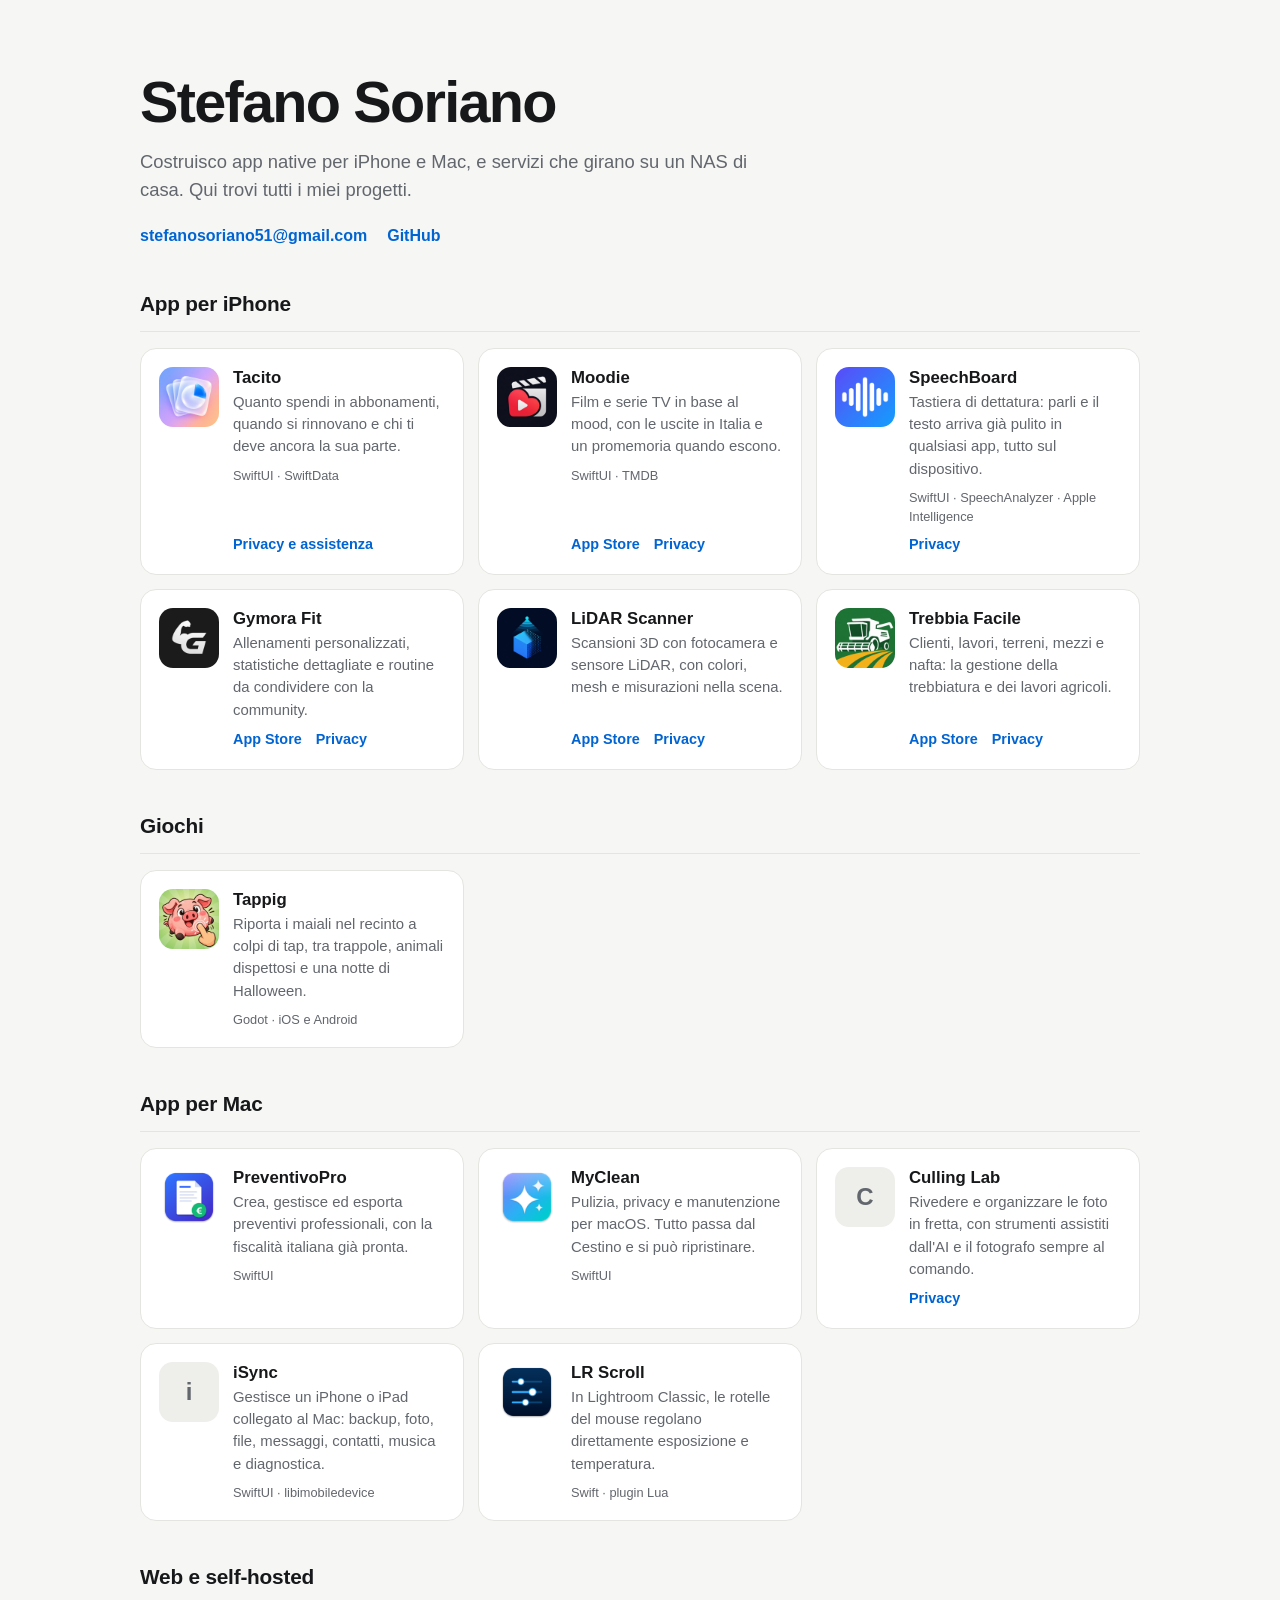
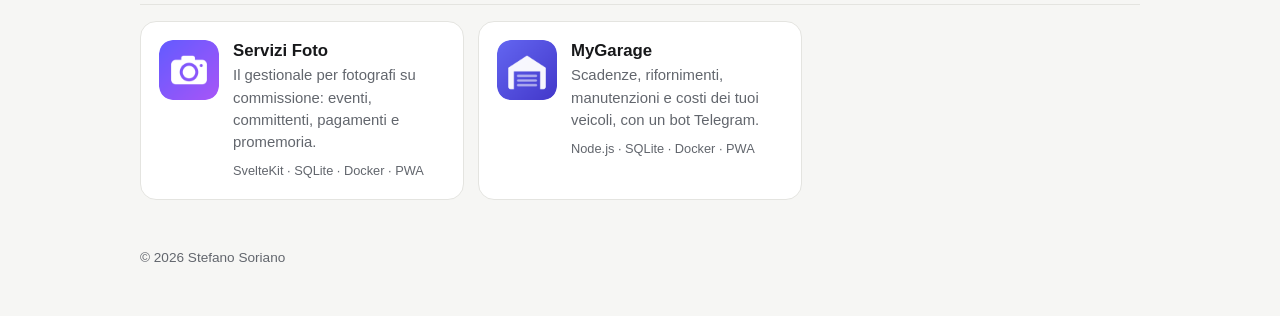
==== index.html @ 5cafe9f1 "Add developer home page and Tacito privacy policy The site root now lists all projects instead of th" ====
<!DOCTYPE html>
<html lang="it">
<head>
  <meta charset="UTF-8" />
  <meta name="viewport" content="width=device-width, initial-scale=1.0" />
  <title>Stefano Soriano – App e progetti</title>
  <meta name="description" content="Le app per iPhone e Mac e i progetti self-hosted di Stefano Soriano." />
  <style>
    :root {
      color-scheme: light dark;
      --bg: #f6f6f4;
      --card: #ffffff;
      --text: #17181a;
      --muted: #62666d;
      --line: #e4e4e0;
      --accent: #0064d2;
      --chip: #eeeeea;
    }

    @media (prefers-color-scheme: dark) {
      :root {
        --bg: #111214;
        --card: #1b1c1f;
        --text: #f1f1ef;
        --muted: #a0a4ab;
        --line: #2c2e32;
        --accent: #6cb2ff;
        --chip: #2a2c30;
      }
    }

    *, *::before, *::after { box-sizing: border-box; margin: 0; padding: 0; }

    body {
      font-family: -apple-system, BlinkMacSystemFont, "Segoe UI", Roboto, Helvetica, Arial, sans-serif;
      background: var(--bg);
      color: var(--text);
      line-height: 1.5;
    }

    .wrap {
      max-width: 1040px;
      margin: 0 auto;
      padding: 0 20px;
    }

    header { padding: 72px 0 40px; }

    h1 {
      font-size: clamp(2.4rem, 7vw, 3.6rem);
      line-height: 1.05;
      letter-spacing: -0.03em;
    }

    .intro {
      max-width: 34em;
      margin-top: 16px;
      font-size: 1.15rem;
      color: var(--muted);
    }

    .contacts {
      display: flex;
      flex-wrap: wrap;
      gap: 8px 20px;
      margin-top: 20px;
      font-weight: 600;
    }

    a { color: var(--accent); text-decoration: none; }
    a:hover { text-decoration: underline; }

    section { padding-bottom: 40px; }

    h2 {
      font-size: 1.3rem;
      letter-spacing: -0.01em;
      padding-bottom: 12px;
      margin-bottom: 16px;
      border-bottom: 1px solid var(--line);
    }

    .grid {
      display: grid;
      grid-template-columns: repeat(auto-fill, minmax(300px, 1fr));
      gap: 14px;
      list-style: none;
    }

    .project {
      display: flex;
      gap: 14px;
      height: 100%;
      padding: 18px;
      background: var(--card);
      border: 1px solid var(--line);
      border-radius: 16px;
    }

    .icon {
      flex: none;
      width: 60px;
      height: 60px;
      border-radius: 14px;
      object-fit: cover;
    }

    .icon.letter {
      display: grid;
      place-items: center;
      background: var(--chip);
      color: var(--muted);
      font-size: 1.5rem;
      font-weight: 700;
    }

    .body { display: flex; flex-direction: column; min-width: 0; }

    h3 { font-size: 1.05rem; line-height: 1.3; }

    .desc {
      margin-top: 2px;
      font-size: 0.93rem;
      color: var(--muted);
    }

    .tech {
      margin-top: 8px;
      font-size: 0.8rem;
      color: var(--muted);
    }

    .links {
      display: flex;
      flex-wrap: wrap;
      gap: 4px 14px;
      margin-top: auto;
      padding-top: 8px;
      font-size: 0.9rem;
      font-weight: 600;
    }

    footer {
      padding: 8px 0 48px;
      font-size: 0.85rem;
      color: var(--muted);
    }

    @media (max-width: 560px) {
      header { padding: 48px 0 28px; }
      .grid { grid-template-columns: 1fr; }
    }
  </style>
</head>
<body>
<div class="wrap">

  <header>
    <h1>Stefano Soriano</h1>
    <p class="intro">Costruisco app native per iPhone e Mac, e servizi che girano su un NAS di casa. Qui trovi tutti i miei progetti.</p>
    <p class="contacts">
      <a href="mailto:stefanosoriano51@gmail.com">stefanosoriano51@gmail.com</a>
      <a href="https://github.com/KiritoS9">GitHub</a>
    </p>
  </header>

  <main>

    <section>
      <h2>App per iPhone</h2>
      <ul class="grid">
        <li class="project">
          <img class="icon" src="assets/icons/tacito.png" alt="" />
          <div class="body">
            <h3>Tacito</h3>
            <p class="desc">Quanto spendi in abbonamenti, quando si rinnovano e chi ti deve ancora la sua parte.</p>
            <p class="tech">SwiftUI · SwiftData</p>
            <p class="links"><a href="tacito/">Privacy e assistenza</a></p>
          </div>
        </li>
        <li class="project">
          <img class="icon" src="assets/icons/moodie.png" alt="" />
          <div class="body">
            <h3>Moodie</h3>
            <p class="desc">Film e serie TV in base al mood, con le uscite in Italia e un promemoria quando escono.</p>
            <p class="tech">SwiftUI · TMDB</p>
            <p class="links"><a href="https://apps.apple.com/it/app/moodie/id6773670119">App Store</a> <a href="moodie/">Privacy</a></p>
          </div>
        </li>
        <li class="project">
          <img class="icon" src="assets/icons/speechboard.png" alt="" />
          <div class="body">
            <h3>SpeechBoard</h3>
            <p class="desc">Tastiera di dettatura: parli e il testo arriva già pulito in qualsiasi app, tutto sul dispositivo.</p>
            <p class="tech">SwiftUI · SpeechAnalyzer · Apple Intelligence</p>
            <p class="links"><a href="speechBoard/">Privacy</a></p>
          </div>
        </li>
        <li class="project">
          <img class="icon" src="assets/icons/gymora.png" alt="" />
          <div class="body">
            <h3>Gymora Fit</h3>
            <p class="desc">Allenamenti personalizzati, statistiche dettagliate e routine da condividere con la community.</p>
            <p class="links"><a href="https://apps.apple.com/it/app/gymora-fit/id6766464474">App Store</a> <a href="https://kiritos9.github.io/gymora-privacy/">Privacy</a></p>
          </div>
        </li>
        <li class="project">
          <img class="icon" src="assets/icons/scanner.png" alt="" />
          <div class="body">
            <h3>LiDAR Scanner</h3>
            <p class="desc">Scansioni 3D con fotocamera e sensore LiDAR, con colori, mesh e misurazioni nella scena.</p>
            <p class="links"><a href="https://apps.apple.com/it/app/lidar-scanner/id6774546852">App Store</a> <a href="3dscan/">Privacy</a></p>
          </div>
        </li>
        <li class="project">
          <img class="icon" src="assets/icons/trebbiafacile.png" alt="" />
          <div class="body">
            <h3>Trebbia Facile</h3>
            <p class="desc">Clienti, lavori, terreni, mezzi e nafta: la gestione della trebbiatura e dei lavori agricoli.</p>
            <p class="links"><a href="https://apps.apple.com/it/app/trebbia-facile/id6782441151">App Store</a> <a href="trebbiaFacile/">Privacy</a></p>
          </div>
        </li>
      </ul>
    </section>

    <section>
      <h2>Giochi</h2>
      <ul class="grid">
        <li class="project">
          <img class="icon" src="assets/icons/tappig.png" alt="" />
          <div class="body">
            <h3>Tappig</h3>
            <p class="desc">Riporta i maiali nel recinto a colpi di tap, tra trappole, animali dispettosi e una notte di Halloween.</p>
            <p class="tech">Godot · iOS e Android</p>
          </div>
        </li>
      </ul>
    </section>

    <section>
      <h2>App per Mac</h2>
      <ul class="grid">
        <li class="project">
          <img class="icon" src="assets/icons/preventivopro.png" alt="" />
          <div class="body">
            <h3>PreventivoPro</h3>
            <p class="desc">Crea, gestisce ed esporta preventivi professionali, con la fiscalità italiana già pronta.</p>
            <p class="tech">SwiftUI</p>
          </div>
        </li>
        <li class="project">
          <img class="icon" src="assets/icons/myclean.png" alt="" />
          <div class="body">
            <h3>MyClean</h3>
            <p class="desc">Pulizia, privacy e manutenzione per macOS. Tutto passa dal Cestino e si può ripristinare.</p>
            <p class="tech">SwiftUI</p>
          </div>
        </li>
        <li class="project">
          <div class="icon letter" aria-hidden="true">C</div>
          <div class="body">
            <h3>Culling Lab</h3>
            <p class="desc">Rivedere e organizzare le foto in fretta, con strumenti assistiti dall'AI e il fotografo sempre al comando.</p>
            <p class="links"><a href="culling/">Privacy</a></p>
          </div>
        </li>
        <li class="project">
          <div class="icon letter" aria-hidden="true">i</div>
          <div class="body">
            <h3>iSync</h3>
            <p class="desc">Gestisce un iPhone o iPad collegato al Mac: backup, foto, file, messaggi, contatti, musica e diagnostica.</p>
            <p class="tech">SwiftUI · libimobiledevice</p>
          </div>
        </li>
        <li class="project">
          <img class="icon" src="assets/icons/lrscroll.png" alt="" />
          <div class="body">
            <h3>LR Scroll</h3>
            <p class="desc">In Lightroom Classic, le rotelle del mouse regolano direttamente esposizione e temperatura.</p>
            <p class="tech">Swift · plugin Lua</p>
          </div>
        </li>
      </ul>
    </section>

    <section>
      <h2>Web e self-hosted</h2>
      <ul class="grid">
        <li class="project">
          <img class="icon" src="assets/icons/serviziofoto.png" alt="" />
          <div class="body">
            <h3>Servizi Foto</h3>
            <p class="desc">Il gestionale per fotografi su commissione: eventi, committenti, pagamenti e promemoria.</p>
            <p class="tech">SvelteKit · SQLite · Docker · PWA</p>
          </div>
        </li>
        <li class="project">
          <img class="icon" src="assets/icons/mygarage.png" alt="" />
          <div class="body">
            <h3>MyGarage</h3>
            <p class="desc">Scadenze, rifornimenti, manutenzioni e costi dei tuoi veicoli, con un bot Telegram.</p>
            <p class="tech">Node.js · SQLite · Docker · PWA</p>
          </div>
        </li>
      </ul>
    </section>

  </main>

  <footer>© 2026 Stefano Soriano</footer>

</div>
</body>
</html>
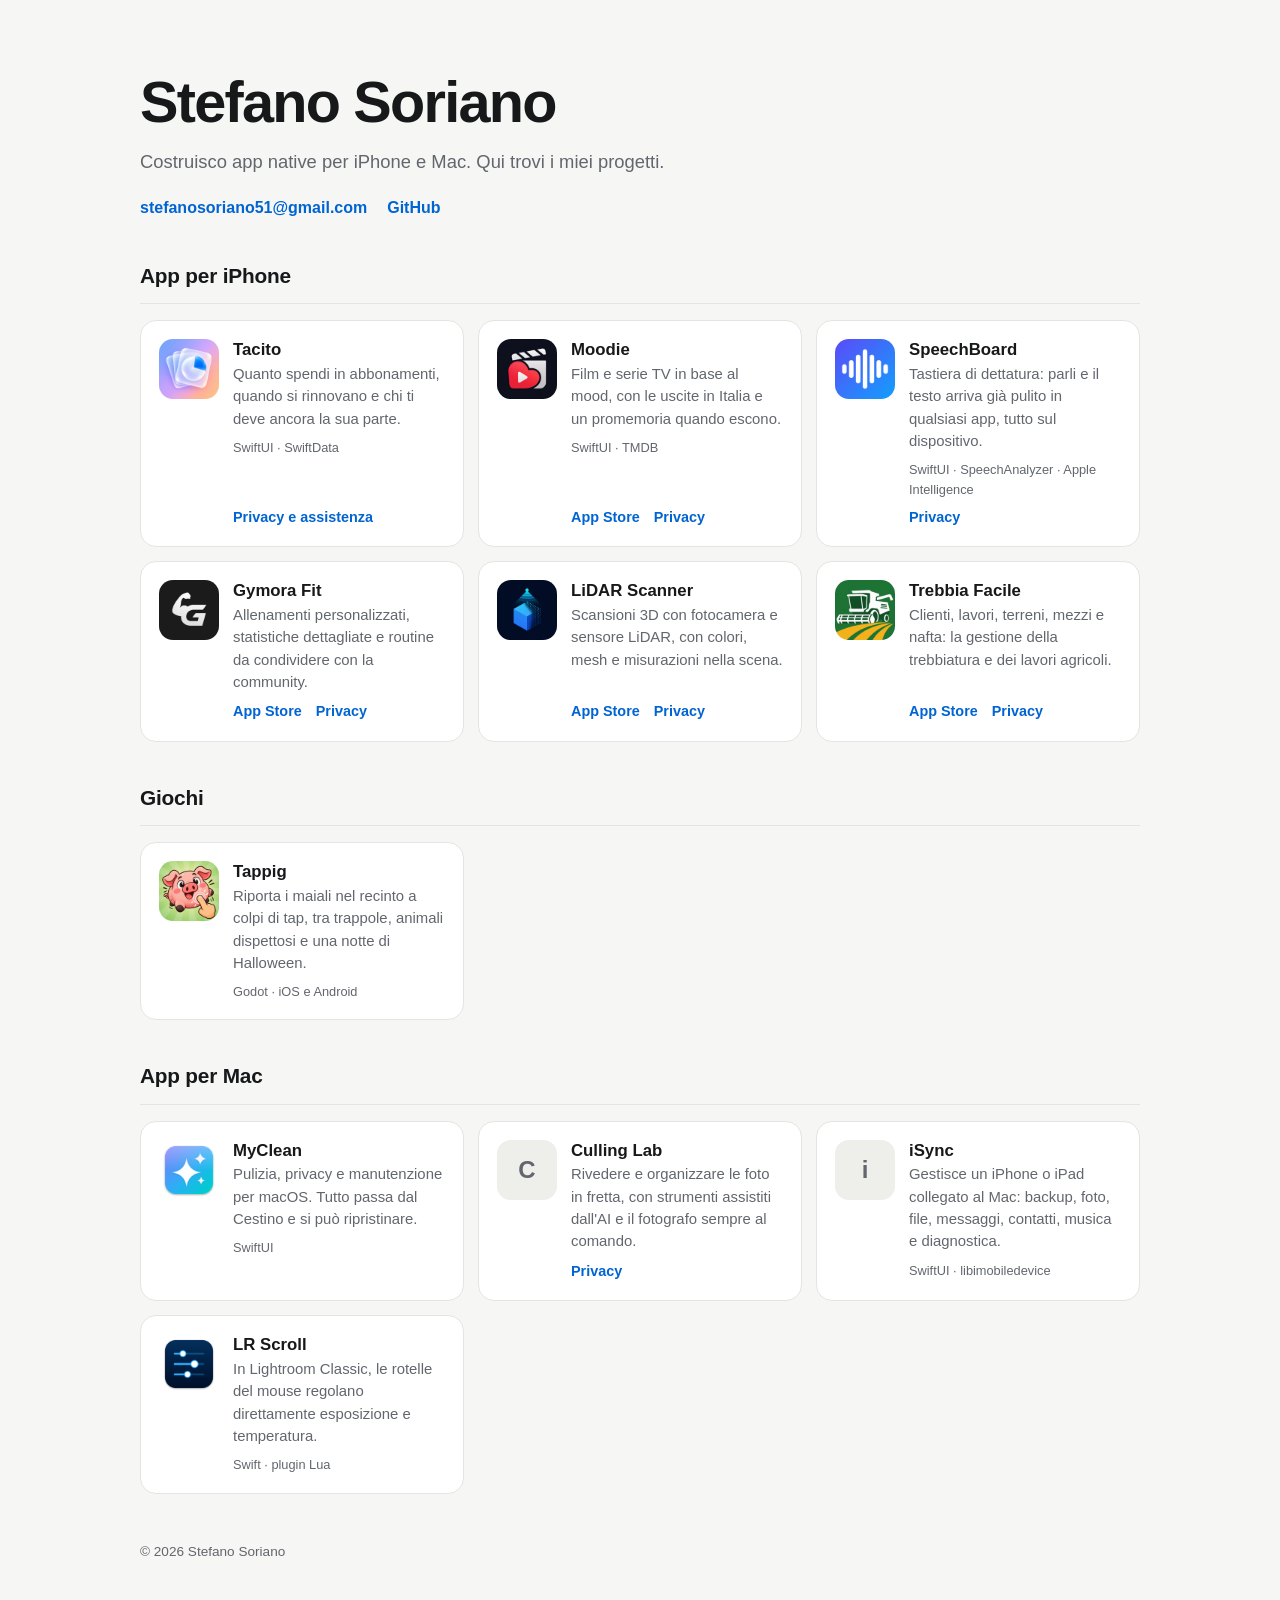
==== commit 03b5d971: "Remove self-hosted projects and PreventivoPro from the home page Co-Authored-By: Claude Opus 5.5 <no" ====
--- a/index.html
+++ b/index.html
@@ -4,7 +4,7 @@
   <meta charset="UTF-8" />
   <meta name="viewport" content="width=device-width, initial-scale=1.0" />
   <title>Stefano Soriano – App e progetti</title>
-  <meta name="description" content="Le app per iPhone e Mac e i progetti self-hosted di Stefano Soriano." />
+  <meta name="description" content="Le app per iPhone e Mac di Stefano Soriano." />
   <style>
     :root {
       color-scheme: light dark;
@@ -157,7 +157,7 @@
 
   <header>
     <h1>Stefano Soriano</h1>
-    <p class="intro">Costruisco app native per iPhone e Mac, e servizi che girano su un NAS di casa. Qui trovi tutti i miei progetti.</p>
+    <p class="intro">Costruisco app native per iPhone e Mac. Qui trovi i miei progetti.</p>
     <p class="contacts">
       <a href="mailto:stefanosoriano51@gmail.com">stefanosoriano51@gmail.com</a>
       <a href="https://github.com/KiritoS9">GitHub</a>
@@ -241,14 +241,6 @@
       <h2>App per Mac</h2>
       <ul class="grid">
         <li class="project">
-          <img class="icon" src="assets/icons/preventivopro.png" alt="" />
-          <div class="body">
-            <h3>PreventivoPro</h3>
-            <p class="desc">Crea, gestisce ed esporta preventivi professionali, con la fiscalità italiana già pronta.</p>
-            <p class="tech">SwiftUI</p>
-          </div>
-        </li>
-        <li class="project">
           <img class="icon" src="assets/icons/myclean.png" alt="" />
           <div class="body">
             <h3>MyClean</h3>
@@ -283,28 +275,6 @@
       </ul>
     </section>
 
-    <section>
-      <h2>Web e self-hosted</h2>
-      <ul class="grid">
-        <li class="project">
-          <img class="icon" src="assets/icons/serviziofoto.png" alt="" />
-          <div class="body">
-            <h3>Servizi Foto</h3>
-            <p class="desc">Il gestionale per fotografi su commissione: eventi, committenti, pagamenti e promemoria.</p>
-            <p class="tech">SvelteKit · SQLite · Docker · PWA</p>
-          </div>
-        </li>
-        <li class="project">
-          <img class="icon" src="assets/icons/mygarage.png" alt="" />
-          <div class="body">
-            <h3>MyGarage</h3>
-            <p class="desc">Scadenze, rifornimenti, manutenzioni e costi dei tuoi veicoli, con un bot Telegram.</p>
-            <p class="tech">Node.js · SQLite · Docker · PWA</p>
-          </div>
-        </li>
-      </ul>
-    </section>
-
   </main>
 
   <footer>© 2026 Stefano Soriano</footer>
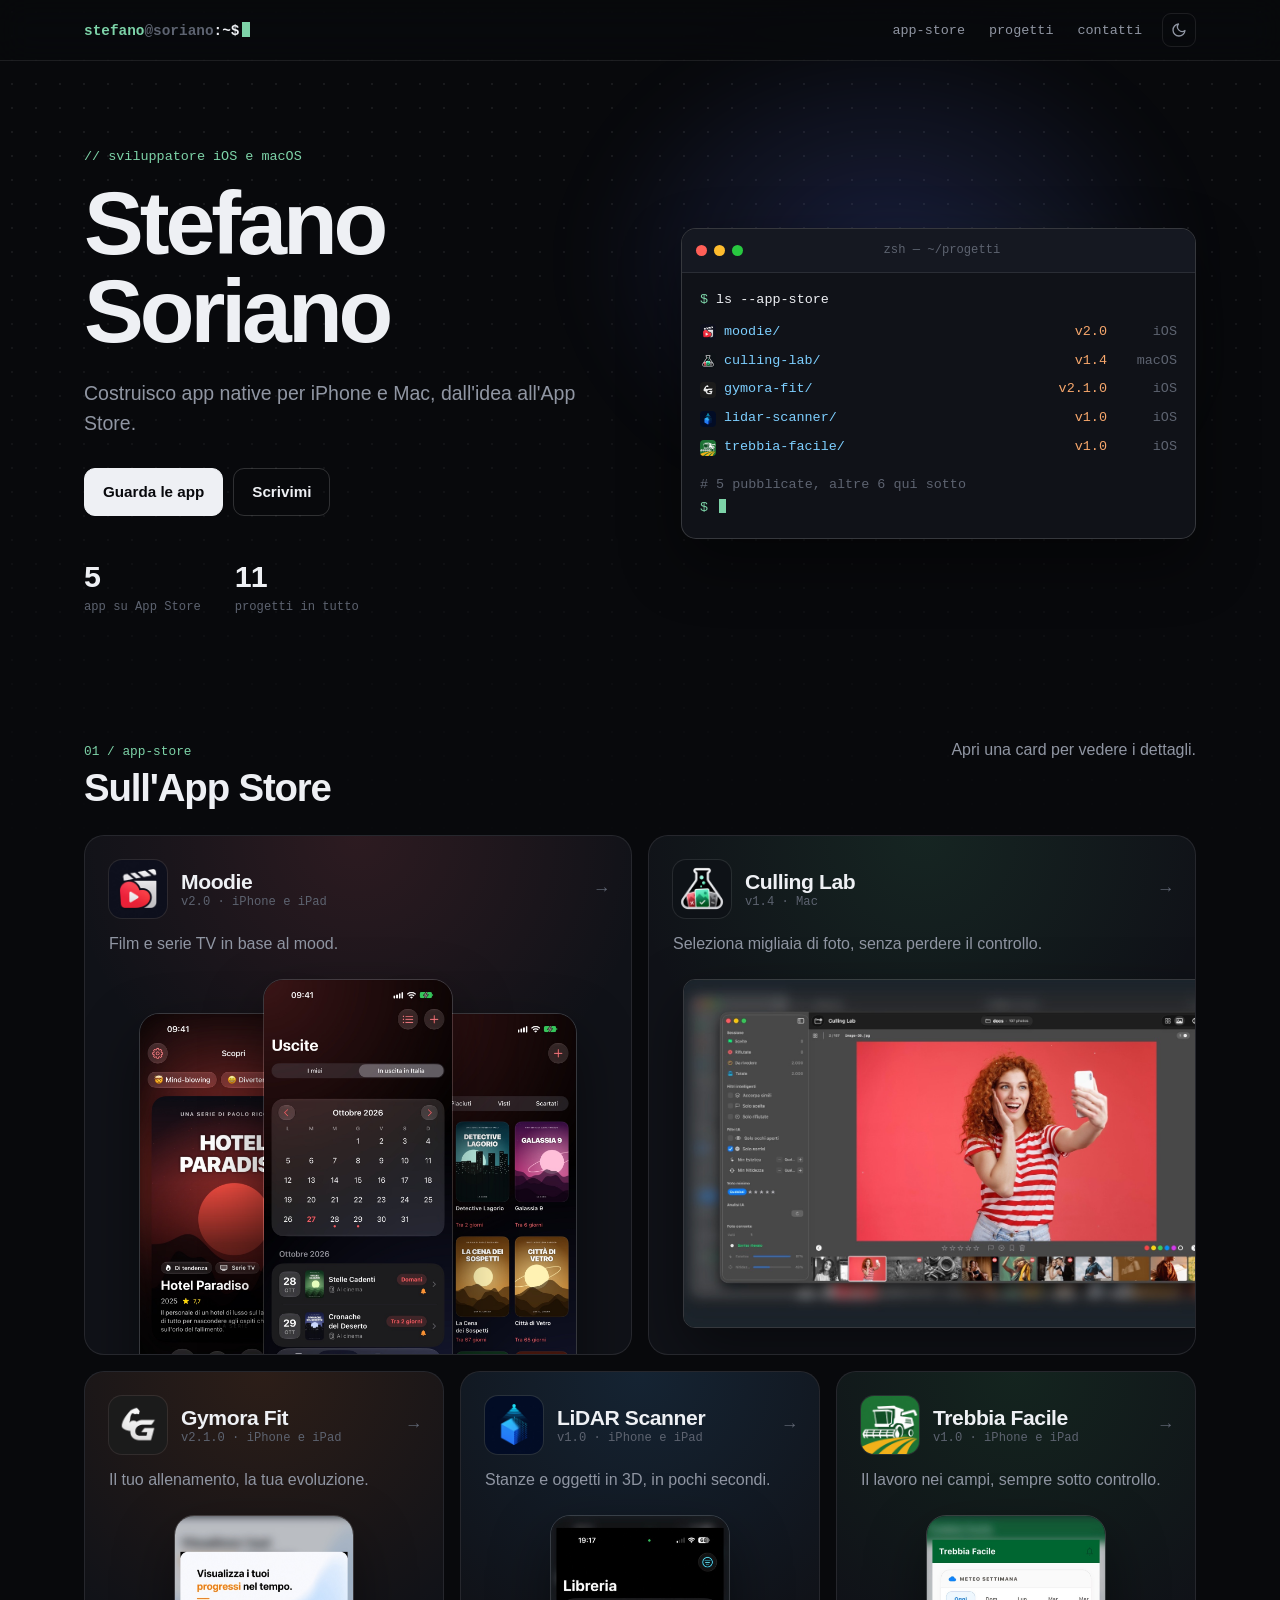
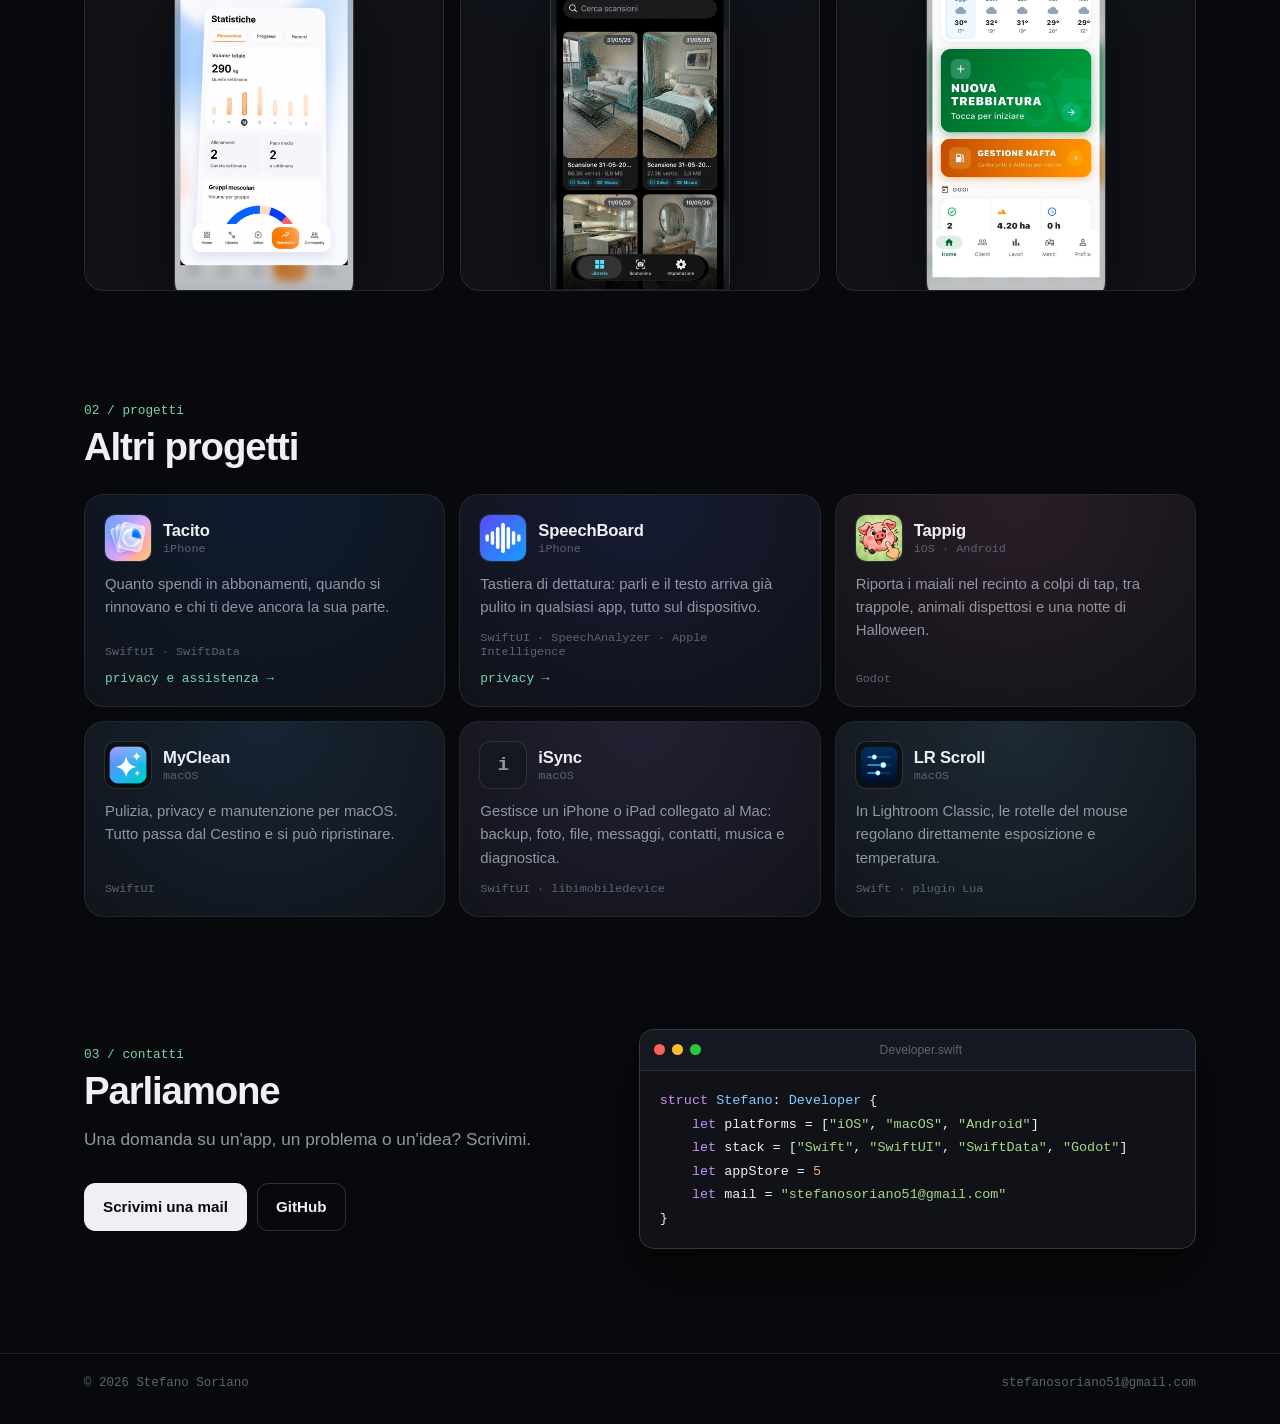
==== commit 99cc40df: "Redesign the site and add a page for each App Store app The home gets a developer look with a termin" ====
--- a/index.html
+++ b/index.html
@@ -1,284 +1,279 @@
 <!DOCTYPE html>
-<html lang="it">
+<html lang="it" data-theme="dark">
 <head>
   <meta charset="UTF-8" />
   <meta name="viewport" content="width=device-width, initial-scale=1.0" />
-  <title>Stefano Soriano – App e progetti</title>
-  <meta name="description" content="Le app per iPhone e Mac di Stefano Soriano." />
-  <style>
-    :root {
-      color-scheme: light dark;
-      --bg: #f6f6f4;
-      --card: #ffffff;
-      --text: #17181a;
-      --muted: #62666d;
-      --line: #e4e4e0;
-      --accent: #0064d2;
-      --chip: #eeeeea;
-    }
-
-    @media (prefers-color-scheme: dark) {
-      :root {
-        --bg: #111214;
-        --card: #1b1c1f;
-        --text: #f1f1ef;
-        --muted: #a0a4ab;
-        --line: #2c2e32;
-        --accent: #6cb2ff;
-        --chip: #2a2c30;
-      }
-    }
-
-    *, *::before, *::after { box-sizing: border-box; margin: 0; padding: 0; }
-
-    body {
-      font-family: -apple-system, BlinkMacSystemFont, "Segoe UI", Roboto, Helvetica, Arial, sans-serif;
-      background: var(--bg);
-      color: var(--text);
-      line-height: 1.5;
-    }
-
-    .wrap {
-      max-width: 1040px;
-      margin: 0 auto;
-      padding: 0 20px;
-    }
-
-    header { padding: 72px 0 40px; }
-
-    h1 {
-      font-size: clamp(2.4rem, 7vw, 3.6rem);
-      line-height: 1.05;
-      letter-spacing: -0.03em;
-    }
-
-    .intro {
-      max-width: 34em;
-      margin-top: 16px;
-      font-size: 1.15rem;
-      color: var(--muted);
-    }
-
-    .contacts {
-      display: flex;
-      flex-wrap: wrap;
-      gap: 8px 20px;
-      margin-top: 20px;
-      font-weight: 600;
-    }
-
-    a { color: var(--accent); text-decoration: none; }
-    a:hover { text-decoration: underline; }
-
-    section { padding-bottom: 40px; }
-
-    h2 {
-      font-size: 1.3rem;
-      letter-spacing: -0.01em;
-      padding-bottom: 12px;
-      margin-bottom: 16px;
-      border-bottom: 1px solid var(--line);
-    }
-
-    .grid {
-      display: grid;
-      grid-template-columns: repeat(auto-fill, minmax(300px, 1fr));
-      gap: 14px;
-      list-style: none;
-    }
-
-    .project {
-      display: flex;
-      gap: 14px;
-      height: 100%;
-      padding: 18px;
-      background: var(--card);
-      border: 1px solid var(--line);
-      border-radius: 16px;
-    }
-
-    .icon {
-      flex: none;
-      width: 60px;
-      height: 60px;
-      border-radius: 14px;
-      object-fit: cover;
-    }
-
-    .icon.letter {
-      display: grid;
-      place-items: center;
-      background: var(--chip);
-      color: var(--muted);
-      font-size: 1.5rem;
-      font-weight: 700;
-    }
-
-    .body { display: flex; flex-direction: column; min-width: 0; }
-
-    h3 { font-size: 1.05rem; line-height: 1.3; }
-
-    .desc {
-      margin-top: 2px;
-      font-size: 0.93rem;
-      color: var(--muted);
-    }
-
-    .tech {
-      margin-top: 8px;
-      font-size: 0.8rem;
-      color: var(--muted);
-    }
-
-    .links {
-      display: flex;
-      flex-wrap: wrap;
-      gap: 4px 14px;
-      margin-top: auto;
-      padding-top: 8px;
-      font-size: 0.9rem;
-      font-weight: 600;
-    }
-
-    footer {
-      padding: 8px 0 48px;
-      font-size: 0.85rem;
-      color: var(--muted);
-    }
-
-    @media (max-width: 560px) {
-      header { padding: 48px 0 28px; }
-      .grid { grid-template-columns: 1fr; }
-    }
-  </style>
+  <title>Stefano Soriano – App per iPhone e Mac</title>
+  <meta name="description" content="Le app per iPhone e Mac di Stefano Soriano: Moodie, Culling Lab, Gymora Fit, LiDAR Scanner, Trebbia Facile e altri progetti." />
+  <meta name="theme-color" content="#08090c" />
+  <meta property="og:type" content="website" />
+  <meta property="og:title" content="Stefano Soriano – App per iPhone e Mac" />
+  <meta property="og:description" content="Le app per iPhone e Mac di Stefano Soriano: Moodie, Culling Lab, Gymora Fit, LiDAR Scanner, Trebbia Facile e altri progetti." />
+  <meta property="og:url" content="https://kiritos9.github.io/documenti_app/" />
+  <meta property="og:image" content="https://kiritos9.github.io/documenti_app/assets/icons/tacito.png" />
+  <link rel="canonical" href="https://kiritos9.github.io/documenti_app/" />
+  <link rel="icon" href="data:image/svg+xml,%3Csvg xmlns='http://www.w3.org/2000/svg' viewBox='0 0 32 32'%3E%3Crect width='32' height='32' rx='7' fill='%2308090c'/%3E%3Cpath d='M8 10l6 6-6 6' fill='none' stroke='%237dd3a8' stroke-width='3' stroke-linecap='round' stroke-linejoin='round'/%3E%3Cpath d='M16 23h8' stroke='%23eef0f4' stroke-width='3' stroke-linecap='round'/%3E%3C/svg%3E" />
+  <script>
+    document.documentElement.classList.add("js");
+    try { var t = localStorage.getItem("theme"); if (t) document.documentElement.dataset.theme = t; } catch (e) {}
+  </script>
+  <link rel="stylesheet" href="assets/site.css" />
 </head>
 <body>
-<div class="wrap">
-
-  <header>
-    <h1>Stefano Soriano</h1>
-    <p class="intro">Costruisco app native per iPhone e Mac. Qui trovi i miei progetti.</p>
-    <p class="contacts">
-      <a href="mailto:stefanosoriano51@gmail.com">stefanosoriano51@gmail.com</a>
-      <a href="https://github.com/KiritoS9">GitHub</a>
-    </p>
-  </header>
-
-  <main>
-
-    <section>
-      <h2>App per iPhone</h2>
-      <ul class="grid">
-        <li class="project">
-          <img class="icon" src="assets/icons/tacito.png" alt="" />
-          <div class="body">
-            <h3>Tacito</h3>
+
+<header class="nav">
+  <div class="wrap">
+    <a class="brand" href="./"><b>stefano</b><i>@soriano</i>:~$<span class="cursor" aria-hidden="true"></span></a>
+    <nav aria-label="Principale">
+      <a href="#app-store">app-store</a>
+      <a class="opt" href="#progetti">progetti</a>
+      <a href="#contatti">contatti</a>
+      <button class="theme" type="button" aria-label="Cambia tema"><svg class="moon" viewBox="0 0 24 24" fill="none" stroke="currentColor" stroke-width="2" stroke-linecap="round" stroke-linejoin="round" aria-hidden="true"><path d="M21 12.8A9 9 0 1 1 11.2 3a7 7 0 0 0 9.8 9.8z"/></svg><svg class="sun" viewBox="0 0 24 24" fill="none" stroke="currentColor" stroke-width="2" stroke-linecap="round" aria-hidden="true"><circle cx="12" cy="12" r="4"/><path d="M12 2v2M12 20v2M4.9 4.9l1.4 1.4M17.7 17.7l1.4 1.4M2 12h2M20 12h2M4.9 19.1l1.4-1.4M17.7 6.3l1.4-1.4"/></svg></button>
+    </nav>
+  </div>
+</header>
+
+<main class="wrap">
+
+  <section class="hero">
+    <div>
+      <p class="kicker">// sviluppatore iOS e macOS</p>
+      <h1>Stefano<br />Soriano</h1>
+      <p class="lede">Costruisco app native per iPhone e Mac, dall'idea all'App Store.</p>
+      <div class="actions">
+        <a class="btn primary" href="#app-store">Guarda le app</a>
+        <a class="btn" href="mailto:stefanosoriano51@gmail.com">Scrivimi</a>
+      </div>
+      <div class="stats">
+        <div><b>5</b><span>app su App Store</span></div>
+        <div><b>11</b><span>progetti in tutto</span></div>
+      </div>
+    </div>
+
+    <div class="term" data-type>
+      <div class="term-bar"><i></i><i></i><i></i><span>zsh — ~/progetti</span></div>
+      <div class="term-body">
+        <p class="cmd">ls --app-store</p>
+        <div class="after">
+          <div class="ls">
+<a href="progetti/moodie/"><img src="assets/apps/moodie/icon.png" alt="" width="16" height="16" /><span class="n">moodie/</span><span class="v">v2.0</span><span class="p">iOS</span></a>
+<a href="progetti/culling-lab/"><img src="assets/apps/culling-lab/icon.png" alt="" width="16" height="16" /><span class="n">culling-lab/</span><span class="v">v1.4</span><span class="p">macOS</span></a>
+<a href="progetti/gymora-fit/"><img src="assets/apps/gymora-fit/icon.png" alt="" width="16" height="16" /><span class="n">gymora-fit/</span><span class="v">v2.1.0</span><span class="p">iOS</span></a>
+<a href="progetti/lidar-scanner/"><img src="assets/apps/lidar-scanner/icon.png" alt="" width="16" height="16" /><span class="n">lidar-scanner/</span><span class="v">v1.0</span><span class="p">iOS</span></a>
+<a href="progetti/trebbia-facile/"><img src="assets/apps/trebbia-facile/icon.png" alt="" width="16" height="16" /><span class="n">trebbia-facile/</span><span class="v">v1.0</span><span class="p">iOS</span></a>
+          </div>
+          <p class="note"># 5 pubblicate, altre 6 qui sotto</p>
+          <p class="cmd" aria-hidden="true"><span class="cursor"></span></p>
+        </div>
+      </div>
+    </div>
+  </section>
+
+  <section class="section" id="app-store">
+    <div class="section-head">
+      <h2><small>01 / app-store</small>Sull'App Store</h2>
+      <p>Apri una card per vedere i dettagli.</p>
+    </div>
+    <ul class="bento">
+        <li class="wide">
+          <a class="card app reveal" href="progetti/moodie/" style="--a:#ff5a5f">
+            <div class="app-head">
+              <img class="icon" src="assets/apps/moodie/icon.png" alt="" width="58" height="58" />
+              <div>
+                <h3>Moodie</h3>
+                <p class="meta">v2.0 · iPhone e iPad</p>
+              </div>
+              <span class="go" aria-hidden="true">→</span>
+            </div>
+            <p class="desc">Film e serie TV in base al mood.</p>
+            <div class="peek trio"><img src="assets/apps/moodie/s1.jpg" alt="" width="700" height="1522" loading="lazy" /><img src="assets/apps/moodie/s3.jpg" alt="" width="700" height="1522" loading="lazy" /><img src="assets/apps/moodie/s7.jpg" alt="" width="700" height="1522" loading="lazy" /></div>
+          </a>
+        </li>
+        <li class="wide">
+          <a class="card app reveal" href="progetti/culling-lab/" style="--a:#3fae6a">
+            <div class="app-head">
+              <img class="icon" src="assets/apps/culling-lab/icon.png" alt="" width="58" height="58" />
+              <div>
+                <h3>Culling Lab</h3>
+                <p class="meta">v1.4 · Mac</p>
+              </div>
+              <span class="go" aria-hidden="true">→</span>
+            </div>
+            <p class="desc">Seleziona migliaia di foto, senza perdere il controllo.</p>
+            <div class="peek mac"><img src="assets/apps/culling-lab/s1.jpg" alt="" width="1400" height="875" loading="lazy" /></div>
+          </a>
+        </li>
+        <li>
+          <a class="card app reveal" href="progetti/gymora-fit/" style="--a:#f97316">
+            <div class="app-head">
+              <img class="icon" src="assets/apps/gymora-fit/icon.png" alt="" width="58" height="58" />
+              <div>
+                <h3>Gymora Fit</h3>
+                <p class="meta">v2.1.0 · iPhone e iPad</p>
+              </div>
+              <span class="go" aria-hidden="true">→</span>
+            </div>
+            <p class="desc">Il tuo allenamento, la tua evoluzione.</p>
+            <div class="peek"><img src="assets/apps/gymora-fit/s2.jpg" alt="" width="700" height="1515" loading="lazy" /></div>
+          </a>
+        </li>
+        <li>
+          <a class="card app reveal" href="progetti/lidar-scanner/" style="--a:#38a3f5">
+            <div class="app-head">
+              <img class="icon" src="assets/apps/lidar-scanner/icon.png" alt="" width="58" height="58" />
+              <div>
+                <h3>LiDAR Scanner</h3>
+                <p class="meta">v1.0 · iPhone e iPad</p>
+              </div>
+              <span class="go" aria-hidden="true">→</span>
+            </div>
+            <p class="desc">Stanze e oggetti in 3D, in pochi secondi.</p>
+            <div class="peek"><img src="assets/apps/lidar-scanner/s2.jpg" alt="" width="700" height="1515" loading="lazy" /></div>
+          </a>
+        </li>
+        <li>
+          <a class="card app reveal" href="progetti/trebbia-facile/" style="--a:#2fa84f">
+            <div class="app-head">
+              <img class="icon" src="assets/apps/trebbia-facile/icon.png" alt="" width="58" height="58" />
+              <div>
+                <h3>Trebbia Facile</h3>
+                <p class="meta">v1.0 · iPhone e iPad</p>
+              </div>
+              <span class="go" aria-hidden="true">→</span>
+            </div>
+            <p class="desc">Il lavoro nei campi, sempre sotto controllo.</p>
+            <div class="peek"><img src="assets/apps/trebbia-facile/s1.jpg" alt="" width="700" height="1515" loading="lazy" /></div>
+          </a>
+        </li>
+    </ul>
+  </section>
+
+  <section class="section" id="progetti">
+    <div class="section-head">
+      <h2><small>02 / progetti</small>Altri progetti</h2>
+    </div>
+    <ul class="grid">
+        <li>
+          <article class="card mini reveal" style="--a:#0064d2">
+            <div class="mini-head">
+              <img class="icon" src="assets/icons/tacito.png" alt="" width="46" height="46" />
+              <div>
+                <h3>Tacito</h3>
+                <p class="meta">iPhone</p>
+              </div>
+            </div>
             <p class="desc">Quanto spendi in abbonamenti, quando si rinnovano e chi ti deve ancora la sua parte.</p>
             <p class="tech">SwiftUI · SwiftData</p>
-            <p class="links"><a href="tacito/">Privacy e assistenza</a></p>
-          </div>
-        </li>
-        <li class="project">
-          <img class="icon" src="assets/icons/moodie.png" alt="" />
-          <div class="body">
-            <h3>Moodie</h3>
-            <p class="desc">Film e serie TV in base al mood, con le uscite in Italia e un promemoria quando escono.</p>
-            <p class="tech">SwiftUI · TMDB</p>
-            <p class="links"><a href="https://apps.apple.com/it/app/moodie/id6773670119">App Store</a> <a href="moodie/">Privacy</a></p>
-          </div>
-        </li>
-        <li class="project">
-          <img class="icon" src="assets/icons/speechboard.png" alt="" />
-          <div class="body">
-            <h3>SpeechBoard</h3>
+            <p class="links"><a href="tacito/">privacy e assistenza →</a></p>
+          </article>
+        </li>
+        <li>
+          <article class="card mini reveal" style="--a:#3f5bf0">
+            <div class="mini-head">
+              <img class="icon" src="assets/icons/speechboard.png" alt="" width="46" height="46" />
+              <div>
+                <h3>SpeechBoard</h3>
+                <p class="meta">iPhone</p>
+              </div>
+            </div>
             <p class="desc">Tastiera di dettatura: parli e il testo arriva già pulito in qualsiasi app, tutto sul dispositivo.</p>
             <p class="tech">SwiftUI · SpeechAnalyzer · Apple Intelligence</p>
-            <p class="links"><a href="speechBoard/">Privacy</a></p>
-          </div>
-        </li>
-        <li class="project">
-          <img class="icon" src="assets/icons/gymora.png" alt="" />
-          <div class="body">
-            <h3>Gymora Fit</h3>
-            <p class="desc">Allenamenti personalizzati, statistiche dettagliate e routine da condividere con la community.</p>
-            <p class="links"><a href="https://apps.apple.com/it/app/gymora-fit/id6766464474">App Store</a> <a href="https://kiritos9.github.io/gymora-privacy/">Privacy</a></p>
-          </div>
-        </li>
-        <li class="project">
-          <img class="icon" src="assets/icons/scanner.png" alt="" />
-          <div class="body">
-            <h3>LiDAR Scanner</h3>
-            <p class="desc">Scansioni 3D con fotocamera e sensore LiDAR, con colori, mesh e misurazioni nella scena.</p>
-            <p class="links"><a href="https://apps.apple.com/it/app/lidar-scanner/id6774546852">App Store</a> <a href="3dscan/">Privacy</a></p>
-          </div>
-        </li>
-        <li class="project">
-          <img class="icon" src="assets/icons/trebbiafacile.png" alt="" />
-          <div class="body">
-            <h3>Trebbia Facile</h3>
-            <p class="desc">Clienti, lavori, terreni, mezzi e nafta: la gestione della trebbiatura e dei lavori agricoli.</p>
-            <p class="links"><a href="https://apps.apple.com/it/app/trebbia-facile/id6782441151">App Store</a> <a href="trebbiaFacile/">Privacy</a></p>
-          </div>
-        </li>
-      </ul>
-    </section>
-
-    <section>
-      <h2>Giochi</h2>
-      <ul class="grid">
-        <li class="project">
-          <img class="icon" src="assets/icons/tappig.png" alt="" />
-          <div class="body">
-            <h3>Tappig</h3>
+            <p class="links"><a href="speechBoard/">privacy →</a></p>
+          </article>
+        </li>
+        <li>
+          <article class="card mini reveal" style="--a:#e8739a">
+            <div class="mini-head">
+              <img class="icon" src="assets/icons/tappig.png" alt="" width="46" height="46" />
+              <div>
+                <h3>Tappig</h3>
+                <p class="meta">iOS · Android</p>
+              </div>
+            </div>
             <p class="desc">Riporta i maiali nel recinto a colpi di tap, tra trappole, animali dispettosi e una notte di Halloween.</p>
-            <p class="tech">Godot · iOS e Android</p>
-          </div>
-        </li>
-      </ul>
-    </section>
-
-    <section>
-      <h2>App per Mac</h2>
-      <ul class="grid">
-        <li class="project">
-          <img class="icon" src="assets/icons/myclean.png" alt="" />
-          <div class="body">
-            <h3>MyClean</h3>
+            <p class="tech">Godot</p>
+            
+          </article>
+        </li>
+        <li>
+          <article class="card mini reveal" style="--a:#4aa8ff">
+            <div class="mini-head">
+              <img class="icon" src="assets/icons/myclean.png" alt="" width="46" height="46" />
+              <div>
+                <h3>MyClean</h3>
+                <p class="meta">macOS</p>
+              </div>
+            </div>
             <p class="desc">Pulizia, privacy e manutenzione per macOS. Tutto passa dal Cestino e si può ripristinare.</p>
             <p class="tech">SwiftUI</p>
-          </div>
-        </li>
-        <li class="project">
-          <div class="icon letter" aria-hidden="true">C</div>
-          <div class="body">
-            <h3>Culling Lab</h3>
-            <p class="desc">Rivedere e organizzare le foto in fretta, con strumenti assistiti dall'AI e il fotografo sempre al comando.</p>
-            <p class="links"><a href="culling/">Privacy</a></p>
-          </div>
-        </li>
-        <li class="project">
-          <div class="icon letter" aria-hidden="true">i</div>
-          <div class="body">
-            <h3>iSync</h3>
+            
+          </article>
+        </li>
+        <li>
+          <article class="card mini reveal" style="--a:#a78bfa">
+            <div class="mini-head">
+              <div class="icon letter" aria-hidden="true">i</div>
+              <div>
+                <h3>iSync</h3>
+                <p class="meta">macOS</p>
+              </div>
+            </div>
             <p class="desc">Gestisce un iPhone o iPad collegato al Mac: backup, foto, file, messaggi, contatti, musica e diagnostica.</p>
             <p class="tech">SwiftUI · libimobiledevice</p>
-          </div>
-        </li>
-        <li class="project">
-          <img class="icon" src="assets/icons/lrscroll.png" alt="" />
-          <div class="body">
-            <h3>LR Scroll</h3>
+            
+          </article>
+        </li>
+        <li>
+          <article class="card mini reveal" style="--a:#7dd3fc">
+            <div class="mini-head">
+              <img class="icon" src="assets/icons/lrscroll.png" alt="" width="46" height="46" />
+              <div>
+                <h3>LR Scroll</h3>
+                <p class="meta">macOS</p>
+              </div>
+            </div>
             <p class="desc">In Lightroom Classic, le rotelle del mouse regolano direttamente esposizione e temperatura.</p>
             <p class="tech">Swift · plugin Lua</p>
-          </div>
-        </li>
-      </ul>
-    </section>
-
-  </main>
-
-  <footer>© 2026 Stefano Soriano</footer>
-
-</div>
+            
+          </article>
+        </li>
+    </ul>
+  </section>
+
+  <section class="section" id="contatti">
+    <div class="about">
+      <div class="reveal">
+        <div class="section-head" style="margin-bottom:0">
+          <h2><small>03 / contatti</small>Parliamone</h2>
+        </div>
+        <p>Una domanda su un'app, un problema o un'idea? Scrivimi.</p>
+        <div class="actions">
+          <a class="btn primary" href="mailto:stefanosoriano51@gmail.com">Scrivimi una mail</a>
+          <a class="btn" href="https://github.com/KiritoS9">GitHub</a>
+        </div>
+      </div>
+      <div class="code reveal">
+        <div class="term-bar"><i></i><i></i><i></i><span>Developer.swift</span></div>
+<pre><code><span class="k">struct</span> <span class="t">Stefano</span>: <span class="t">Developer</span> {
+    <span class="k">let</span> platforms = [<span class="s">"iOS"</span>, <span class="s">"macOS"</span>, <span class="s">"Android"</span>]
+    <span class="k">let</span> stack = [<span class="s">"Swift"</span>, <span class="s">"SwiftUI"</span>, <span class="s">"SwiftData"</span>, <span class="s">"Godot"</span>]
+    <span class="k">let</span> appStore = <span class="u">5</span>
+    <span class="k">let</span> mail = <a class="s" href="mailto:stefanosoriano51@gmail.com">"stefanosoriano51@gmail.com"</a>
+}</code></pre>
+      </div>
+    </div>
+  </section>
+
+</main>
+
+<footer class="foot">
+  <div class="wrap">
+    <span>© 2026 Stefano Soriano</span>
+    <a href="mailto:stefanosoriano51@gmail.com">stefanosoriano51@gmail.com</a>
+    
+  </div>
+</footer>
+
+<script src="assets/site.js"></script>
 </body>
 </html>
--- a/assets/site.css
+++ b/assets/site.css
@@ -0,0 +1,532 @@
+:root {
+  color-scheme: dark;
+  --bg: #08090c;
+  --bg-2: #0e1015;
+  --card: #101218;
+  --card-2: #151821;
+  --text: #eef0f4;
+  --muted: #9096a3;
+  --faint: #5d6370;
+  --line: rgba(255, 255, 255, 0.09);
+  --line-2: rgba(255, 255, 255, 0.16);
+  --accent: #7dd3a8;
+  --dot: rgba(255, 255, 255, 0.07);
+  --shadow: 0 24px 60px rgba(0, 0, 0, 0.45);
+  --kw: #c792ea;
+  --ty: #7dcfff;
+  --st: #a5d68a;
+  --nu: #f7a76c;
+  --mono: ui-monospace, "SF Mono", SFMono-Regular, Menlo, Consolas, monospace;
+  --sans: -apple-system, BlinkMacSystemFont, "SF Pro Display", "Segoe UI", Roboto, Helvetica, Arial, sans-serif;
+}
+
+:root[data-theme="light"] {
+  color-scheme: light;
+  --bg: #f7f7f4;
+  --bg-2: #efefea;
+  --card: #ffffff;
+  --card-2: #f4f4f0;
+  --text: #14161b;
+  --muted: #5c626e;
+  --faint: #8a8f99;
+  --line: rgba(10, 12, 20, 0.1);
+  --line-2: rgba(10, 12, 20, 0.2);
+  --accent: #0d8a5b;
+  --dot: rgba(10, 12, 20, 0.08);
+  --shadow: 0 24px 60px rgba(20, 24, 40, 0.12);
+  --kw: #8a3fc7;
+  --ty: #0b76b8;
+  --st: #2f7d32;
+  --nu: #b8560f;
+}
+
+*, *::before, *::after { box-sizing: border-box; margin: 0; padding: 0; }
+
+html { scroll-behavior: smooth; scroll-padding-top: 84px; -webkit-text-size-adjust: 100%; }
+
+body {
+  position: relative;
+  min-height: 100vh;
+  overflow-x: hidden;
+  font-family: var(--sans);
+  background: var(--bg);
+  color: var(--text);
+  line-height: 1.55;
+  -webkit-font-smoothing: antialiased;
+}
+
+/* Griglia di punti che sfuma verso il basso */
+body::before {
+  content: "";
+  position: absolute;
+  inset: 0 0 auto;
+  height: 900px;
+  z-index: -1;
+  background-image: radial-gradient(var(--dot) 1px, transparent 1px);
+  background-size: 24px 24px;
+  -webkit-mask-image: linear-gradient(#000 20%, transparent);
+  mask-image: linear-gradient(#000 20%, transparent);
+}
+
+a { color: inherit; text-decoration: none; }
+img { display: block; max-width: 100%; }
+ul { list-style: none; }
+
+:focus-visible { outline: 2px solid var(--accent); outline-offset: 3px; border-radius: 6px; }
+
+.wrap { width: min(1160px, 100%); margin: 0 auto; padding: 0 24px; }
+.mono { font-family: var(--mono); }
+
+/* Barra in alto */
+.nav {
+  position: sticky;
+  top: 0;
+  z-index: 10;
+  background: color-mix(in srgb, var(--bg) 78%, transparent);
+  -webkit-backdrop-filter: blur(16px) saturate(160%);
+  backdrop-filter: blur(16px) saturate(160%);
+  border-bottom: 1px solid var(--line);
+}
+
+.nav .wrap { display: flex; align-items: center; justify-content: space-between; gap: 16px; height: 60px; }
+
+.brand { font: 600 0.9rem var(--mono); white-space: nowrap; }
+.brand b { color: var(--accent); font-weight: 600; }
+.brand i { color: var(--faint); font-style: normal; }
+
+.cursor {
+  display: inline-block;
+  width: 0.55em;
+  height: 1.05em;
+  margin-left: 3px;
+  vertical-align: -0.17em;
+  background: var(--accent);
+  animation: blink 1.1s steps(1) infinite;
+}
+
+@keyframes blink { 50% { opacity: 0; } }
+
+.nav nav { display: flex; align-items: center; gap: 4px; font: 0.84rem var(--mono); }
+.nav nav a { padding: 6px 10px; border-radius: 8px; color: var(--muted); transition: color 0.15s, background 0.15s; }
+.nav nav a:hover { color: var(--text); background: var(--line); }
+
+.theme {
+  display: grid;
+  place-items: center;
+  width: 34px;
+  height: 34px;
+  margin-left: 6px;
+  color: var(--muted);
+  background: transparent;
+  border: 1px solid var(--line);
+  border-radius: 9px;
+  cursor: pointer;
+  transition: color 0.15s, border-color 0.15s;
+}
+
+.theme:hover { color: var(--text); border-color: var(--line-2); }
+.theme svg { width: 16px; height: 16px; }
+.theme .sun { display: none; }
+:root[data-theme="light"] .theme .sun { display: block; }
+:root[data-theme="light"] .theme .moon { display: none; }
+
+/* Hero della home */
+.hero {
+  position: relative;
+  display: grid;
+  grid-template-columns: minmax(0, 1.05fr) minmax(0, 1fr);
+  align-items: center;
+  gap: 56px;
+  padding: 88px 0 64px;
+}
+
+.hero::before {
+  content: "";
+  position: absolute;
+  z-index: -1;
+  top: -40px;
+  right: 0;
+  width: min(620px, 100%);
+  height: 480px;
+  background:
+    radial-gradient(closest-side, rgba(95, 120, 255, 0.2), transparent),
+    radial-gradient(closest-side at 70% 70%, rgba(125, 211, 168, 0.16), transparent);
+  filter: blur(30px);
+  pointer-events: none;
+}
+
+.kicker { font: 0.84rem var(--mono); color: var(--accent); }
+
+h1 {
+  margin-top: 16px;
+  font-size: clamp(3.1rem, 7.6vw, 5.6rem);
+  font-weight: 800;
+  line-height: 0.98;
+  letter-spacing: -0.045em;
+}
+
+.lede { max-width: 30em; margin-top: 22px; font-size: 1.22rem; color: var(--muted); }
+
+.actions { display: flex; flex-wrap: wrap; gap: 10px; margin-top: 30px; }
+
+.btn {
+  display: inline-flex;
+  align-items: center;
+  gap: 8px;
+  padding: 11px 18px;
+  font-size: 0.95rem;
+  font-weight: 600;
+  border: 1px solid var(--line-2);
+  border-radius: 11px;
+  transition: transform 0.15s, background 0.15s, border-color 0.15s;
+}
+
+.btn:hover { transform: translateY(-1px); background: var(--line); }
+.btn svg { width: 16px; height: 16px; flex: none; }
+.btn.primary { color: var(--bg); background: var(--text); border-color: var(--text); }
+.btn.primary:hover { background: var(--text); opacity: 0.9; }
+
+.stats { display: flex; flex-wrap: wrap; gap: 34px; margin-top: 44px; }
+.stats b { display: block; font-size: 1.9rem; font-weight: 700; line-height: 1.1; letter-spacing: -0.03em; }
+.stats span { font: 0.76rem var(--mono); color: var(--faint); }
+
+/* Finestra del terminale */
+.term {
+  min-width: 0;
+  overflow: hidden;
+  background: var(--card);
+  border: 1px solid var(--line-2);
+  border-radius: 15px;
+  box-shadow: var(--shadow);
+  font: 0.84rem/1.7 var(--mono);
+}
+
+.term-bar {
+  display: flex;
+  align-items: center;
+  gap: 7px;
+  padding: 11px 14px;
+  background: var(--card-2);
+  border-bottom: 1px solid var(--line);
+}
+
+.term-bar i { width: 11px; height: 11px; border-radius: 50%; background: var(--line-2); }
+.term-bar i:nth-child(1) { background: #ff5f57; }
+.term-bar i:nth-child(2) { background: #febc2e; }
+.term-bar i:nth-child(3) { background: #28c840; }
+.term-bar span { flex: 1; margin-right: 47px; font-size: 0.76rem; text-align: center; color: var(--faint); }
+
+.term-body { padding: 16px 18px 18px; }
+.term-body .cmd { color: var(--text); white-space: pre-wrap; }
+.term-body .cmd::before { content: "$ "; color: var(--accent); }
+.term-body .note { color: var(--faint); }
+
+.ls { margin: 6px -8px 12px; }
+
+.ls a {
+  display: grid;
+  grid-template-columns: 16px minmax(0, 1fr) auto 62px;
+  align-items: center;
+  gap: 8px;
+  padding: 3px 8px;
+  border-radius: 7px;
+  transition: background 0.12s;
+}
+
+.ls a:hover { background: var(--line); }
+.ls img { width: 16px; height: 16px; border-radius: 4px; background: #0d0f12; }
+.ls .n { color: var(--ty); overflow: hidden; text-overflow: ellipsis; white-space: nowrap; }
+.ls .v { color: var(--nu); }
+.ls .p { color: var(--faint); text-align: right; }
+
+.js .term.typing .after { visibility: hidden; }
+
+/* Sezioni */
+.section { padding: 56px 0; }
+
+.section-head { display: flex; flex-wrap: wrap; align-items: baseline; justify-content: space-between; gap: 8px 24px; margin-bottom: 26px; }
+.section-head h2 { font-size: clamp(1.7rem, 3.4vw, 2.4rem); font-weight: 750; letter-spacing: -0.03em; line-height: 1.1; }
+.section-head h2 small { display: block; margin-bottom: 8px; font: 0.8rem var(--mono); letter-spacing: 0; color: var(--accent); }
+.section-head p { color: var(--muted); }
+
+/* Griglia delle app */
+.bento { display: grid; grid-template-columns: repeat(6, minmax(0, 1fr)); gap: 16px; }
+.bento > li { grid-column: span 2; display: flex; }
+.bento > li.wide { grid-column: span 3; }
+
+.card {
+  --mx: 50%;
+  --my: 0%;
+  position: relative;
+  width: 100%;
+  overflow: hidden;
+  background: var(--card);
+  border: 1px solid var(--line);
+  border-radius: 20px;
+  transition: transform 0.25s cubic-bezier(0.2, 0.7, 0.2, 1), border-color 0.25s, box-shadow 0.25s;
+}
+
+.card::before {
+  content: "";
+  position: absolute;
+  inset: 0;
+  pointer-events: none;
+  background: radial-gradient(420px circle at var(--mx) var(--my), color-mix(in srgb, var(--a, var(--accent)) 22%, transparent), transparent 70%);
+  opacity: 0.55;
+  transition: opacity 0.25s;
+}
+
+a.card:hover, .card.linked:hover {
+  transform: translateY(-3px);
+  border-color: color-mix(in srgb, var(--a, var(--accent)) 55%, var(--line));
+  box-shadow: var(--shadow);
+}
+
+.card:hover::before { opacity: 1; }
+
+.app {
+  display: flex;
+  flex-direction: column;
+  min-height: 520px;
+  padding: 24px 24px 0;
+}
+
+.app-head { position: relative; display: flex; align-items: center; gap: 14px; }
+
+.icon { flex: none; border-radius: 22.5%; background: #0d0f12; box-shadow: 0 0 0 1px var(--line); }
+
+.app-head .icon { width: 58px; height: 58px; }
+.app-head h3 { font-size: 1.32rem; font-weight: 700; letter-spacing: -0.02em; line-height: 1.2; }
+.app-head .meta { font: 0.76rem var(--mono); color: var(--faint); }
+
+.go {
+  margin-left: auto;
+  color: var(--faint);
+  font: 1.1rem var(--mono);
+  transition: transform 0.2s, color 0.2s;
+}
+
+.card:hover .go { color: var(--text); transform: translateX(3px); }
+
+.app .desc { position: relative; margin-top: 14px; color: var(--muted); }
+
+.peek {
+  position: relative;
+  display: flex;
+  justify-content: center;
+  gap: 12px;
+  flex: 1;
+  min-height: 250px;
+  margin-top: 22px;
+}
+
+.peek img {
+  position: absolute;
+  top: 0;
+  width: 58%;
+  max-width: 230px;
+  height: auto;
+  border: 1px solid var(--line-2);
+  border-radius: 20px;
+  box-shadow: var(--shadow);
+  transition: transform 0.35s cubic-bezier(0.2, 0.7, 0.2, 1);
+}
+
+.card:hover .peek img { transform: translateY(-10px); }
+
+.peek.trio img { width: 38%; max-width: 190px; }
+.peek.trio img:nth-child(1) { left: 6%; top: 34px; }
+.peek.trio img:nth-child(2) { left: 31%; z-index: 1; }
+.peek.trio img:nth-child(3) { right: 6%; top: 34px; }
+
+.peek.mac img { width: 112%; max-width: none; left: 2%; border-radius: 12px; }
+
+/* Altri progetti */
+.grid { display: grid; grid-template-columns: repeat(3, minmax(0, 1fr)); gap: 14px; }
+.grid > li { display: flex; }
+
+.mini { display: flex; flex-direction: column; padding: 20px; }
+.mini-head { position: relative; display: flex; align-items: center; gap: 12px; }
+.mini .icon { width: 46px; height: 46px; }
+.mini .letter { display: grid; place-items: center; background: var(--card-2); color: var(--muted); font: 700 1.2rem var(--mono); }
+.mini h3 { font-size: 1.04rem; letter-spacing: -0.01em; line-height: 1.25; }
+.mini .meta { font: 0.74rem var(--mono); color: var(--faint); }
+.mini .desc { position: relative; flex: 1; margin-top: 12px; font-size: 0.93rem; color: var(--muted); }
+.mini .links { position: relative; margin-top: 12px; font: 0.8rem var(--mono); }
+.mini .links a { color: var(--accent); }
+.mini .links a:hover { text-decoration: underline; }
+.mini .tech { position: relative; margin-top: 12px; font: 0.74rem var(--mono); color: var(--faint); }
+
+/* Blocchi di codice */
+.code {
+  overflow: hidden;
+  background: var(--card);
+  border: 1px solid var(--line-2);
+  border-radius: 15px;
+  box-shadow: var(--shadow);
+}
+
+.code pre { overflow-x: auto; padding: 18px 20px; font: 0.84rem/1.75 var(--mono); }
+.k { color: var(--kw); }
+.t { color: var(--ty); }
+.s { color: var(--st); }
+.u { color: var(--nu); }
+.c { color: var(--faint); }
+.code a.s:hover { text-decoration: underline; }
+
+.about { display: grid; grid-template-columns: minmax(0, 1fr) minmax(0, 1.1fr); align-items: center; gap: 48px; }
+.about p { max-width: 28em; margin-top: 14px; font-size: 1.08rem; color: var(--muted); }
+
+/* Pagina di dettaglio */
+.crumb { padding-top: 34px; font: 0.82rem var(--mono); color: var(--faint); }
+.crumb a { color: var(--muted); }
+.crumb a:hover { color: var(--text); }
+.crumb b { color: var(--text); font-weight: 500; }
+
+.detail-hero {
+  position: relative;
+  display: grid;
+  grid-template-columns: minmax(0, 1.2fr) minmax(0, 1fr);
+  align-items: center;
+  gap: 56px;
+  padding: 40px 0 56px;
+}
+
+.detail-hero::before {
+  content: "";
+  position: absolute;
+  z-index: -1;
+  top: -60px;
+  left: 0;
+  width: min(720px, 100%);
+  height: 480px;
+  background: radial-gradient(closest-side, color-mix(in srgb, var(--a) 32%, transparent), transparent);
+  filter: blur(36px);
+  pointer-events: none;
+}
+
+.detail-hero .icon { width: 112px; height: 112px; box-shadow: 0 0 0 1px var(--line), 0 18px 50px color-mix(in srgb, var(--a) 35%, transparent); }
+.detail-hero h1 { font-size: clamp(2.7rem, 6.2vw, 4.6rem); margin-top: 24px; }
+.detail-hero .lede { font-size: 1.18rem; margin-top: 16px; }
+
+.detail-hero .btn.primary { color: #fff; background: color-mix(in srgb, var(--a) 86%, #000); border-color: transparent; }
+
+.manifest .term-bar span { margin-right: 47px; }
+
+.gallery-wrap { position: relative; }
+
+.gallery {
+  display: flex;
+  gap: 16px;
+  overflow-x: auto;
+  padding: 4px 24px 24px;
+  margin: 0 -24px;
+  scroll-snap-type: x proximity;
+  scroll-padding-left: 24px;
+  scrollbar-width: thin;
+  scrollbar-color: var(--line-2) transparent;
+}
+
+.gallery img {
+  flex: none;
+  width: 262px;
+  height: auto;
+  border: 1px solid var(--line-2);
+  border-radius: 24px;
+  scroll-snap-align: start;
+  background: var(--card);
+}
+
+.gallery.mac img { width: min(720px, 86vw); border-radius: 14px; }
+
+.arrows { display: flex; gap: 6px; }
+
+.arrows button {
+  width: 36px;
+  height: 36px;
+  font: 1rem var(--mono);
+  color: var(--muted);
+  background: transparent;
+  border: 1px solid var(--line-2);
+  border-radius: 9px;
+  cursor: pointer;
+  transition: color 0.15s, background 0.15s;
+}
+
+.arrows button:hover { color: var(--text); background: var(--line); }
+
+.note-small { margin-top: 2px; font: 0.76rem var(--mono); color: var(--faint); }
+
+.features { display: grid; grid-template-columns: repeat(3, minmax(0, 1fr)); gap: 14px; }
+.features > li { display: flex; }
+.feature { padding: 22px; }
+.feature .idx { position: relative; font: 0.74rem var(--mono); color: color-mix(in srgb, var(--a) 72%, var(--text)); }
+.feature h3 { position: relative; margin-top: 8px; font-size: 1.06rem; letter-spacing: -0.01em; }
+.feature p { position: relative; margin-top: 6px; font-size: 0.94rem; color: var(--muted); }
+
+.split { display: grid; grid-template-columns: minmax(0, 1fr) minmax(0, 1fr); align-items: start; gap: 16px; }
+.split > :only-child { grid-column: 1 / -1; }
+
+.panel { padding: 24px; }
+.panel h3 { position: relative; font: 0.8rem var(--mono); color: color-mix(in srgb, var(--a) 72%, var(--text)); }
+.panel p, .panel ul { position: relative; }
+.panel p { margin-top: 10px; color: var(--muted); }
+
+.chips { display: flex; flex-wrap: wrap; gap: 7px; margin-top: 12px; }
+.chips li { padding: 4px 11px; font-size: 0.87rem; color: var(--muted); background: var(--line); border-radius: 99px; }
+
+.log { margin-top: 12px; font-size: 0.94rem; color: var(--muted); }
+.log li { position: relative; padding-left: 18px; margin-top: 7px; }
+.log li::before { content: "+"; position: absolute; left: 0; font-family: var(--mono); color: var(--st); }
+.log strong { color: var(--text); font-weight: 600; }
+
+.pager { display: grid; grid-template-columns: 1fr 1fr; gap: 14px; }
+.pager a { display: flex; align-items: center; gap: 14px; padding: 16px 18px; }
+.pager a.next { flex-direction: row-reverse; text-align: right; }
+.pager .icon { position: relative; width: 44px; height: 44px; }
+.pager small { display: block; font: 0.74rem var(--mono); color: var(--faint); }
+.pager b { position: relative; font-size: 1.02rem; font-weight: 650; }
+.pager span { position: relative; }
+
+/* Fondo pagina */
+.foot { margin-top: 48px; border-top: 1px solid var(--line); }
+.foot .wrap { display: flex; flex-wrap: wrap; justify-content: space-between; gap: 8px 24px; padding-top: 22px; padding-bottom: 34px; font: 0.78rem var(--mono); color: var(--faint); }
+.foot a:hover { color: var(--text); }
+.foot .legal { flex-basis: 100%; }
+
+/* Comparsa allo scorrimento: senza JS resta tutto visibile */
+.js .reveal { opacity: 0; transform: translateY(16px); transition: opacity 0.6s, transform 0.6s cubic-bezier(0.2, 0.7, 0.2, 1); }
+.js .reveal.in { opacity: 1; transform: none; }
+
+@media (max-width: 960px) {
+  .hero, .detail-hero, .about { grid-template-columns: minmax(0, 1fr); gap: 40px; }
+  .hero { padding-top: 56px; }
+  .bento > li, .bento > li.wide { grid-column: span 3; }
+  .grid, .features { grid-template-columns: repeat(2, minmax(0, 1fr)); }
+}
+
+@media (max-width: 640px) {
+  .wrap { padding: 0 16px; }
+  .gallery { padding: 4px 16px 20px; margin: 0 -16px; scroll-padding-left: 16px; }
+  .gallery img { width: 216px; }
+  .nav nav a.opt { display: none; }
+  .brand i { display: none; }
+  .hero { padding-top: 40px; gap: 32px; }
+  .lede { font-size: 1.08rem; }
+  .stats { gap: 24px; }
+  .bento > li, .bento > li.wide { grid-column: 1 / -1; }
+  .grid, .features, .split { grid-template-columns: minmax(0, 1fr); }
+  .app { min-height: 480px; padding: 20px 20px 0; }
+  .ls a { grid-template-columns: 16px minmax(0, 1fr) auto; }
+  .ls .p { display: none; }
+  .arrows { display: none; }
+  .pager a { padding: 12px; gap: 10px; }
+  .pager .icon { width: 34px; height: 34px; }
+  .section { padding: 40px 0; }
+}
+
+@media (prefers-reduced-motion: reduce) {
+  html { scroll-behavior: auto; }
+  *, *::before, *::after { animation: none !important; transition: none !important; }
+  .js .reveal { opacity: 1; transform: none; }
+}
